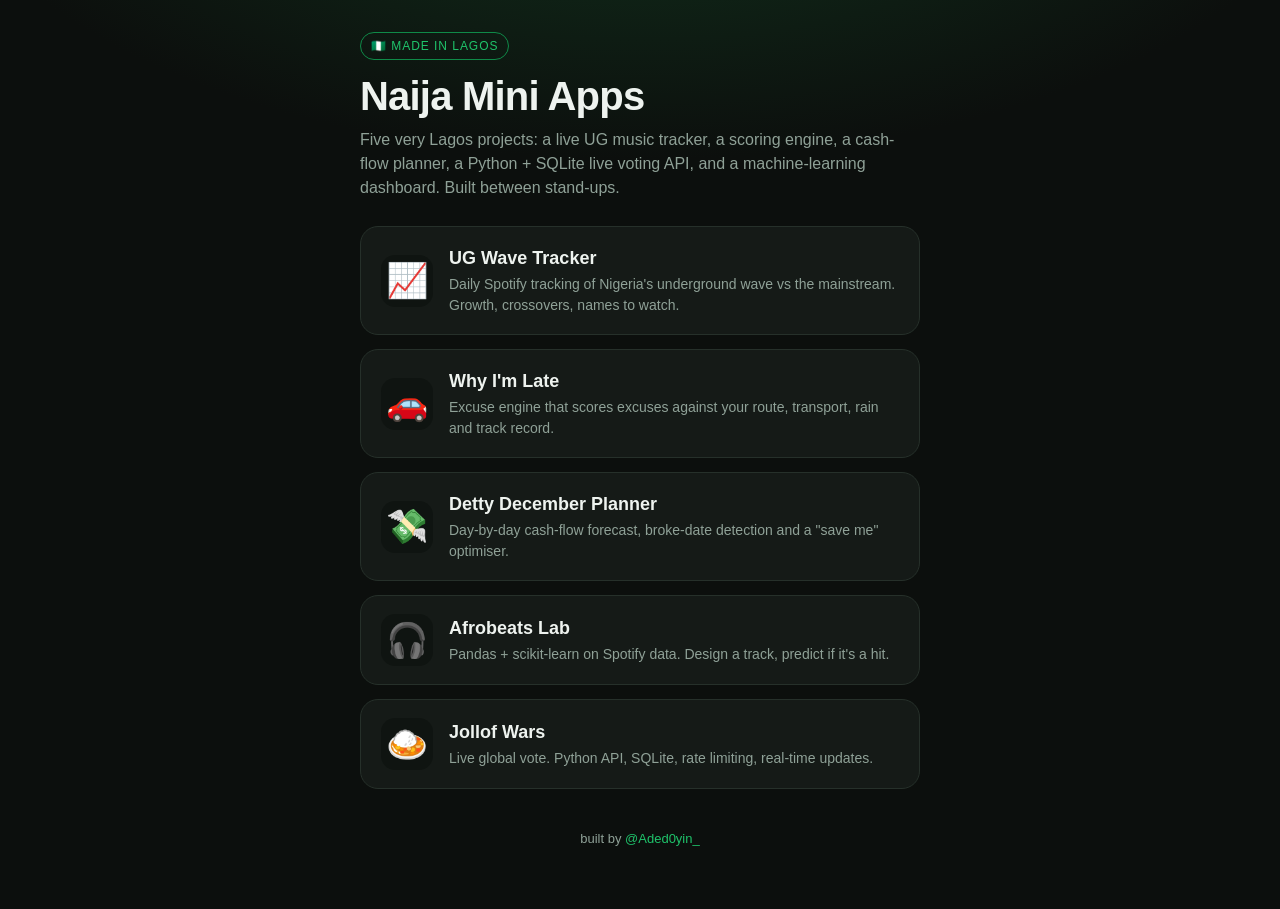
==== index.html @ 5d916511 "first commit" ====
<!DOCTYPE html>
<html lang="en">
<head>
<meta charset="utf-8"><meta name="viewport" content="width=device-width,initial-scale=1">
<title>Naija Mini Apps</title>
<link rel="stylesheet" href="style.css">
<style>
.grid{display:grid;gap:14px;margin-top:8px}
.app{display:flex;gap:16px;align-items:center;background:var(--card);border:1px solid var(--line);border-radius:var(--radius);padding:18px 20px;color:var(--text);transition:border-color .15s,transform .15s}
.app:hover{border-color:var(--green);transform:translateY(-2px)}
.emoji{font-size:34px;width:52px;height:52px;display:grid;place-items:center;background:#0f1411;border-radius:14px;flex-shrink:0}
.app h2{font-size:18px;margin-bottom:2px}
.app p{color:var(--muted);font-size:14px}
</style>
</head>
<body>
<main class="wrap">
  <span class="tag">🇳🇬 made in lagos</span>
  <h1>Naija Mini Apps</h1>
  <p class="sub">Five very Lagos projects: a live UG music tracker, a scoring engine, a cash-flow planner, a Python + SQLite live voting API, and a machine-learning dashboard. Built between stand-ups.</p>
  <div class="grid">
    <a class="app" href="ug-tracker/"><div class="emoji">📈</div><div><h2>UG Wave Tracker</h2><p>Daily Spotify tracking of Nigeria's underground wave vs the mainstream. Growth, crossovers, names to watch.</p></div></a>
    <a class="app" href="late/"><div class="emoji">🚗</div><div><h2>Why I'm Late</h2><p>Excuse engine that scores excuses against your route, transport, rain and track record.</p></div></a>
    <a class="app" href="detty/"><div class="emoji">💸</div><div><h2>Detty December Planner</h2><p>Day-by-day cash-flow forecast, broke-date detection and a "save me" optimiser.</p></div></a>
    <a class="app" href="afrobeats-lab/"><div class="emoji">🎧</div><div><h2>Afrobeats Lab</h2><p>Pandas + scikit-learn on Spotify data. Design a track, predict if it's a hit.</p></div></a>
    <a class="app" href="jollof-wars/"><div class="emoji">🍛</div><div><h2>Jollof Wars</h2><p>Live global vote. Python API, SQLite, rate limiting, real-time updates.</p></div></a>
  </div>
  <p class="foot">built by <a href="https://x.com/Aded0yin_">@Aded0yin_</a></p>
</main>
</body>
</html>
---- style.css ----
:root{--bg:#0c0f0d;--card:#151a17;--line:#26302a;--text:#eef3ef;--muted:#8fa197;--green:#1fc46b;--green2:#0f8a48;--gold:#f2b43a;--red:#ff5d5d;--radius:18px}
*{box-sizing:border-box;margin:0;padding:0}
body{font-family:-apple-system,BlinkMacSystemFont,"Segoe UI",Inter,Roboto,sans-serif;background:radial-gradient(1200px 600px at 50% -200px,#12361f 0%,var(--bg) 60%);color:var(--text);min-height:100vh;display:flex;flex-direction:column;align-items:center;padding:32px 18px 60px;line-height:1.5}
a{color:var(--green);text-decoration:none}
.wrap{width:100%;max-width:560px}
.back{font-size:14px;color:var(--muted);display:inline-block;margin-bottom:22px}
.back:hover{color:var(--text)}
.tag{display:inline-block;font-size:12px;letter-spacing:.08em;text-transform:uppercase;color:var(--green);border:1px solid var(--green2);padding:4px 10px;border-radius:999px;margin-bottom:14px}
h1{font-size:clamp(28px,6vw,40px);line-height:1.1;letter-spacing:-.02em;margin-bottom:10px}
.sub{color:var(--muted);margin-bottom:26px}
.card{background:var(--card);border:1px solid var(--line);border-radius:var(--radius);padding:24px}
.btn{appearance:none;border:0;cursor:pointer;font:inherit;font-weight:700;padding:14px 20px;border-radius:14px;background:var(--green);color:#04150b;transition:transform .08s,filter .15s}
.btn:hover{filter:brightness(1.08)}.btn:active{transform:scale(.97)}
.btn.ghost{background:transparent;color:var(--text);border:1px solid var(--line)}
.btn.ghost:hover{border-color:var(--green)}
.row{display:flex;gap:10px;flex-wrap:wrap}
.foot{margin-top:40px;font-size:13px;color:var(--muted);text-align:center}
.pop{animation:pop .35s ease}
@keyframes pop{from{opacity:0;transform:translateY(8px) scale(.98)}to{opacity:1;transform:none}}
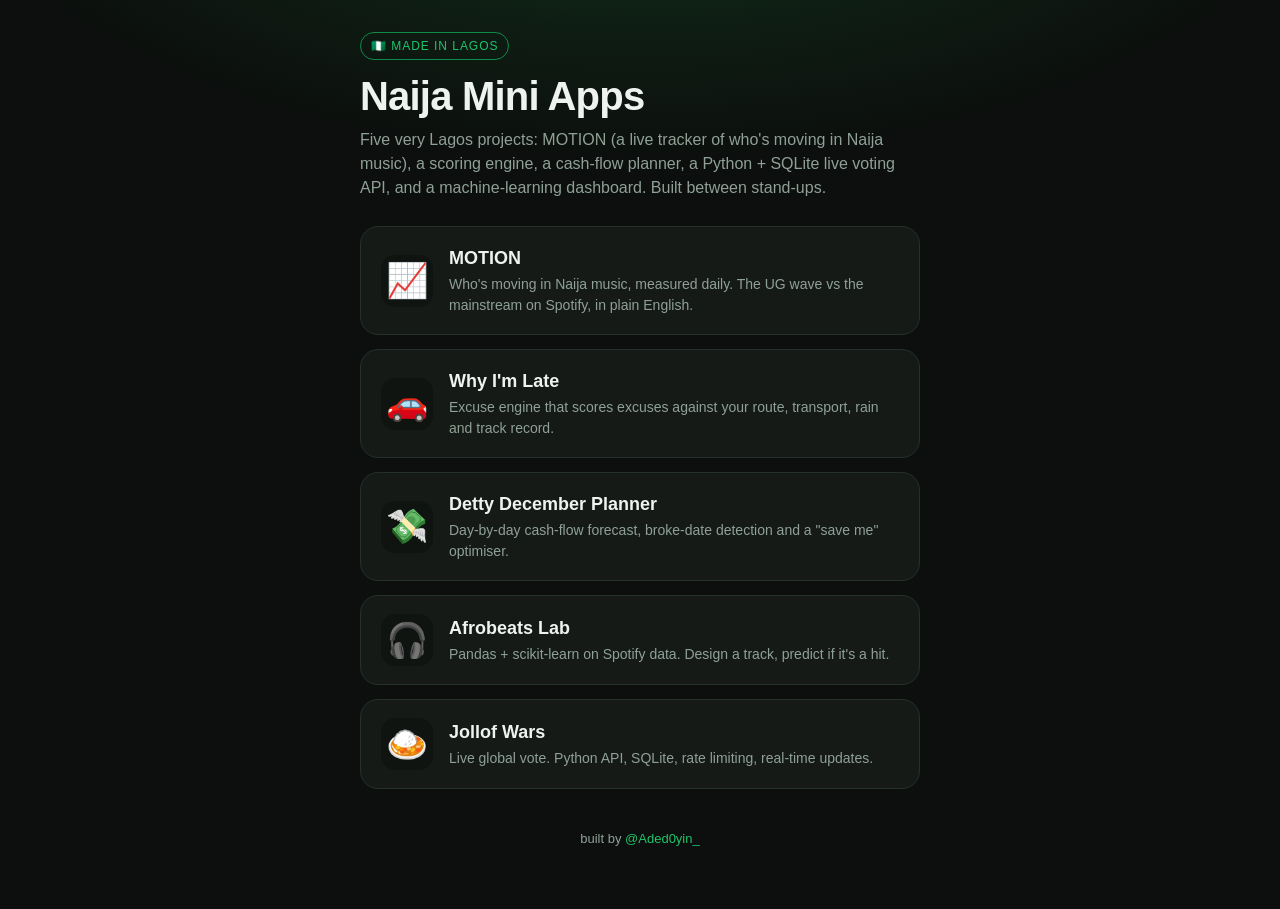
==== commit c8ddc2b7: "MOTION: rename + v2 redesign + BLNDE fix" ====
--- a/index.html
+++ b/index.html
@@ -17,9 +17,9 @@
 <main class="wrap">
   <span class="tag">🇳🇬 made in lagos</span>
   <h1>Naija Mini Apps</h1>
-  <p class="sub">Five very Lagos projects: a live UG music tracker, a scoring engine, a cash-flow planner, a Python + SQLite live voting API, and a machine-learning dashboard. Built between stand-ups.</p>
+  <p class="sub">Five very Lagos projects: MOTION (a live tracker of who's moving in Naija music), a scoring engine, a cash-flow planner, a Python + SQLite live voting API, and a machine-learning dashboard. Built between stand-ups.</p>
   <div class="grid">
-    <a class="app" href="ug-tracker/"><div class="emoji">📈</div><div><h2>UG Wave Tracker</h2><p>Daily Spotify tracking of Nigeria's underground wave vs the mainstream. Growth, crossovers, names to watch.</p></div></a>
+    <a class="app" href="ug-tracker/"><div class="emoji">📈</div><div><h2>MOTION</h2><p>Who's moving in Naija music, measured daily. The UG wave vs the mainstream on Spotify, in plain English.</p></div></a>
     <a class="app" href="late/"><div class="emoji">🚗</div><div><h2>Why I'm Late</h2><p>Excuse engine that scores excuses against your route, transport, rain and track record.</p></div></a>
     <a class="app" href="detty/"><div class="emoji">💸</div><div><h2>Detty December Planner</h2><p>Day-by-day cash-flow forecast, broke-date detection and a "save me" optimiser.</p></div></a>
     <a class="app" href="afrobeats-lab/"><div class="emoji">🎧</div><div><h2>Afrobeats Lab</h2><p>Pandas + scikit-learn on Spotify data. Design a track, predict if it's a hit.</p></div></a>
